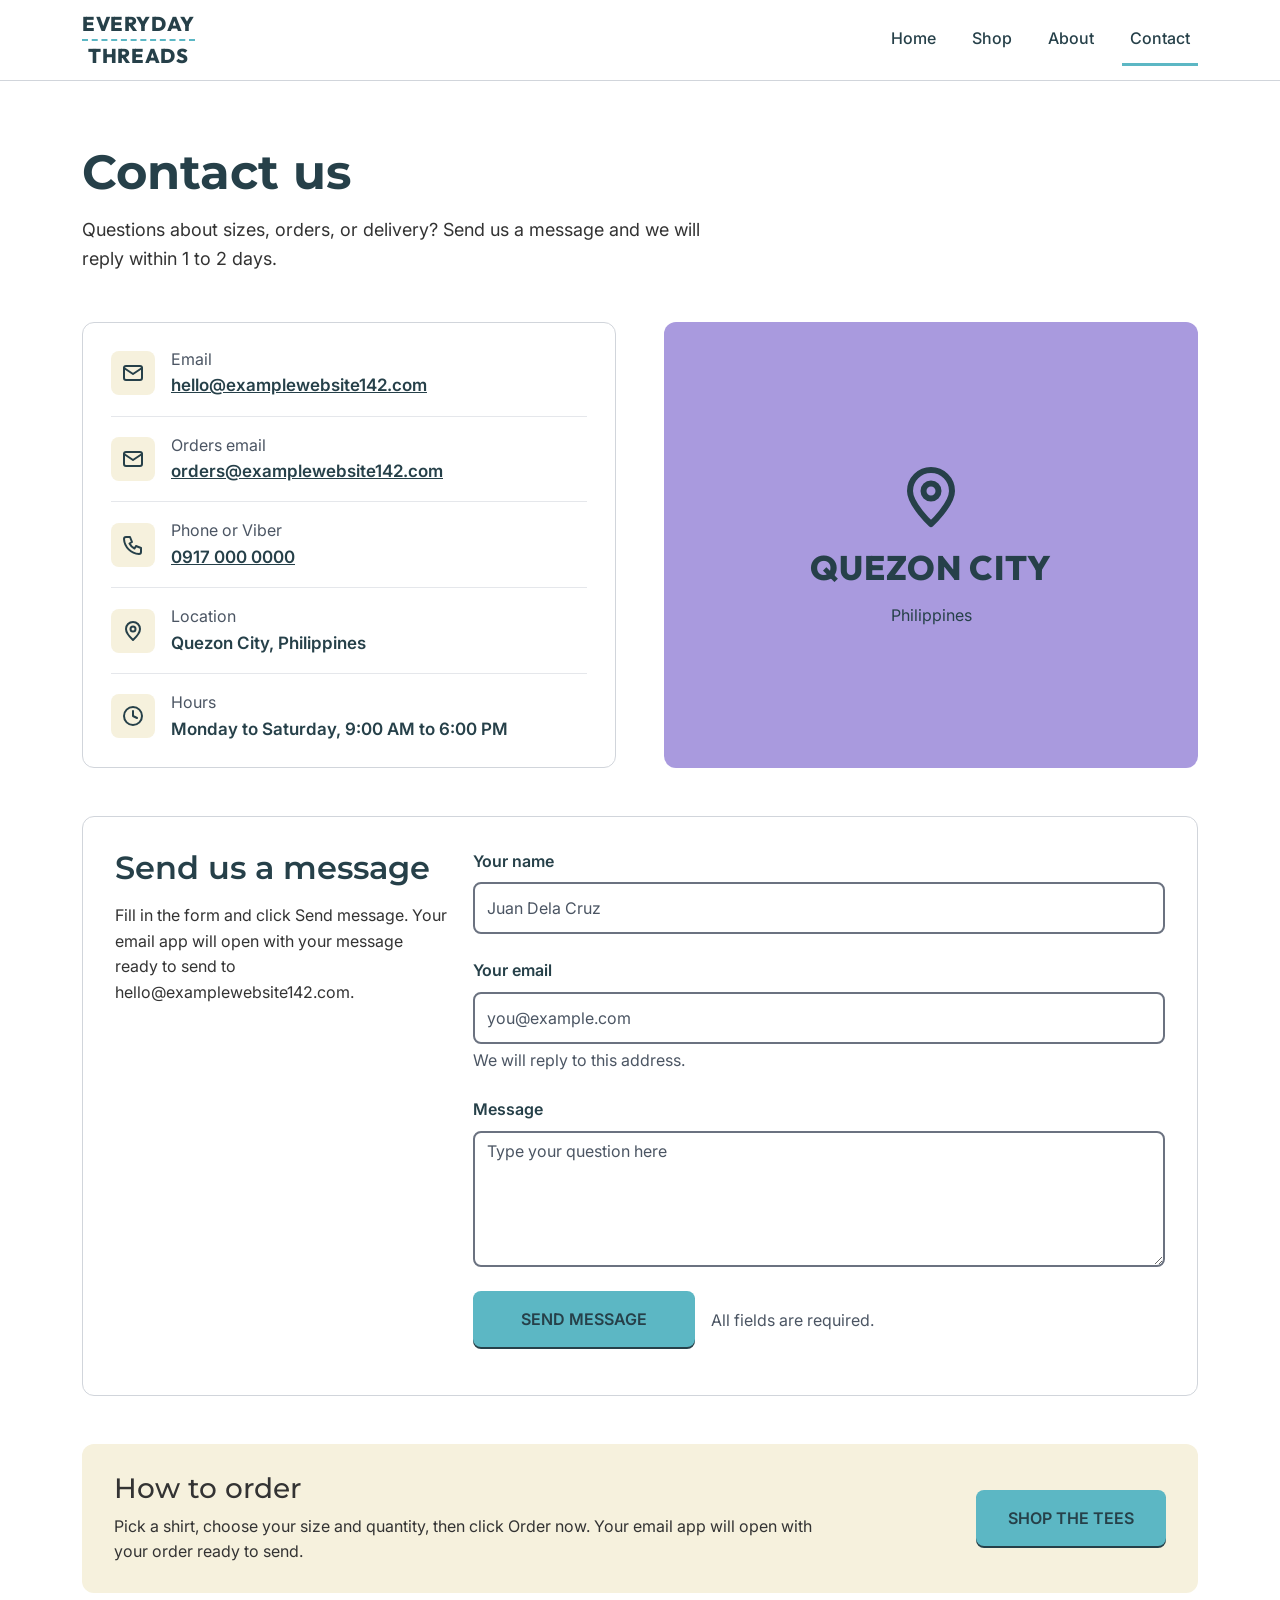
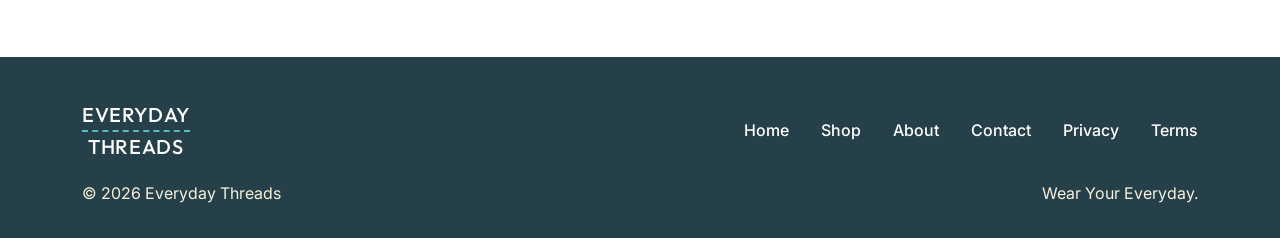
==== contact.html @ e374523e "Add Everyday Threads Bootstrap website Home, Contact, Privacy, Terms and 3 product pages. Contact fo" ====
<!DOCTYPE html>
<html lang="en">
<head>
  <meta charset="UTF-8">
  <meta name="viewport" content="width=device-width, initial-scale=1">
  <title>Contact Us | Everyday Threads</title>
  <meta name="description" content="Questions about sizes, orders, or delivery? Contact Everyday Threads. We reply within 1 to 2 days.">
  <link rel="stylesheet" href="https://cdn.jsdelivr.net/npm/bootstrap@5.3.3/dist/css/bootstrap.min.css" integrity="sha384-QWTKZyjpPEjISv5WaRU9OFeRpok6YctnYmDr5pNlyT2bRjXh0JMhjY6hW+ALEwIH" crossorigin="anonymous">
  <link rel="preconnect" href="https://fonts.googleapis.com">
  <link rel="preconnect" href="https://fonts.gstatic.com" crossorigin>
  <link rel="stylesheet" href="https://fonts.googleapis.com/css2?family=Inter:wght@400;500;600;700&amp;family=Montserrat:wght@600;700&amp;family=Outfit:wght@800&amp;display=swap">
  <link rel="stylesheet" href="css/style.css">
</head>
<body>
  <a class="skip-link" href="#main">Skip to main content</a>
  <header class="site-header">
    <nav class="navbar navbar-expand-md" aria-label="Main">
      <div class="container">
        <a class="logo" href="index.html" aria-label="Everyday Threads home page"><span>Everyday</span><span class="stitch"></span><span>Threads</span></a>
        <button class="navbar-toggler" type="button" data-bs-toggle="collapse" data-bs-target="#main-nav" aria-controls="main-nav" aria-expanded="false" aria-label="Open menu">
          <span class="navbar-toggler-icon"></span>
        </button>
        <div class="collapse navbar-collapse justify-content-end" id="main-nav">
          <ul class="navbar-nav">
          <li class="nav-item"><a class="nav-link" href="index.html">Home</a></li>
          <li class="nav-item"><a class="nav-link" href="index.html#shop">Shop</a></li>
          <li class="nav-item"><a class="nav-link" href="index.html#about">About</a></li>
          <li class="nav-item"><a class="nav-link active" aria-current="page" href="contact.html">Contact</a></li>
          </ul>
        </div>
      </div>
    </nav>
  </header>

  <main id="main">
    <section class="section pb-0" aria-labelledby="contact-title">
      <div class="container">
        <h1 id="contact-title" class="mb-3">Contact us</h1>
        <p class="intro-text mb-0">Questions about sizes, orders, or delivery? Send us a message and we will reply within 1 to 2 days.</p>
      </div>
    </section>

    <section class="section pt-5 pb-0" aria-label="Contact details">
      <div class="container">
        <div class="row g-5">
          <div class="col-lg-6">
            <div class="contact-card">
            <div class="contact-row">
              <span class="contact-icon"><svg width="24" height="24" viewBox="0 0 24 24" fill="none" stroke="#264049" stroke-width="2" stroke-linecap="round" stroke-linejoin="round" aria-hidden="true" focusable="false"><rect x="3" y="5" width="18" height="14" rx="2"/><path d="M3 7l9 6 9-6"/></svg></span>
              <div><span class="contact-label">Email</span><span class="contact-value"><a href="mailto:hello@examplewebsite142.com">hello@examplewebsite142.com</a></span></div>
            </div>
            <div class="contact-row">
              <span class="contact-icon"><svg width="24" height="24" viewBox="0 0 24 24" fill="none" stroke="#264049" stroke-width="2" stroke-linecap="round" stroke-linejoin="round" aria-hidden="true" focusable="false"><rect x="3" y="5" width="18" height="14" rx="2"/><path d="M3 7l9 6 9-6"/></svg></span>
              <div><span class="contact-label">Orders email</span><span class="contact-value"><a href="mailto:orders@examplewebsite142.com">orders@examplewebsite142.com</a></span></div>
            </div>
            <div class="contact-row">
              <span class="contact-icon"><svg width="24" height="24" viewBox="0 0 24 24" fill="none" stroke="#264049" stroke-width="2" stroke-linecap="round" stroke-linejoin="round" aria-hidden="true" focusable="false"><path d="M5 4h4l2 5-2.5 1.5a11 11 0 0 0 5 5L15 13l5 2v4a2 2 0 0 1-2 2A16 16 0 0 1 3 6a2 2 0 0 1 2-2z"/></svg></span>
              <div><span class="contact-label">Phone or Viber</span><span class="contact-value"><a href="tel:+639170000000">0917&nbsp;000&nbsp;0000</a></span></div>
            </div>
            <div class="contact-row">
              <span class="contact-icon"><svg width="24" height="24" viewBox="0 0 24 24" fill="none" stroke="#264049" stroke-width="2" stroke-linecap="round" stroke-linejoin="round" aria-hidden="true" focusable="false"><path d="M12 21s-7-6.5-7-11a7 7 0 0 1 14 0c0 4.5-7 11-7 11z"/><circle cx="12" cy="10" r="2.5"/></svg></span>
              <div><span class="contact-label">Location</span><span class="contact-value">Quezon City, Philippines</span></div>
            </div>
            <div class="contact-row">
              <span class="contact-icon"><svg width="24" height="24" viewBox="0 0 24 24" fill="none" stroke="#264049" stroke-width="2" stroke-linecap="round" stroke-linejoin="round" aria-hidden="true" focusable="false"><circle cx="12" cy="12" r="9"/><path d="M12 7v5l4 2"/></svg></span>
              <div><span class="contact-label">Hours</span><span class="contact-value">Monday to Saturday, 9:00 AM to 6:00 PM</span></div>
            </div>
            </div>
          </div>
          <div class="col-lg-6">
            <div class="location-panel" aria-hidden="true">
              <svg width="72" height="72" viewBox="0 0 24 24" fill="none" stroke="#264049" stroke-width="2" stroke-linecap="round" stroke-linejoin="round" aria-hidden="true" focusable="false"><path d="M12 21s-7-6.5-7-11a7 7 0 0 1 14 0c0 4.5-7 11-7 11z"/><circle cx="12" cy="10" r="2.5"/></svg>
              <span class="city">Quezon City</span>
              <span>Philippines</span>
            </div>
          </div>
        </div>
      </div>
    </section>

    <section class="section pt-5 pb-0" aria-labelledby="form-title">
      <div class="container">
        <div class="form-card">
          <div class="row g-4">
            <div class="col-lg-4">
              <h2 id="form-title" class="mb-3">Send us a message</h2>
              <p class="mb-0">Fill in the form and click Send message. Your email app will open with your message ready to send to hello@examplewebsite142.com.</p>
            </div>
            <div class="col-lg-8">
              <form id="contact-form" novalidate>
                <div class="mb-4">
                  <label for="contact-name" class="form-label">Your name</label>
                  <input type="text" class="form-control" id="contact-name" name="name" autocomplete="name" placeholder="Juan Dela Cruz" required aria-describedby="contact-name-error">
                  <p id="contact-name-error" class="field-error mb-0" hidden></p>
                </div>
                <div class="mb-4">
                  <label for="contact-email" class="form-label">Your email</label>
                  <input type="email" class="form-control" id="contact-email" name="email" autocomplete="email" placeholder="you@example.com" required aria-describedby="contact-email-hint contact-email-error">
                  <p id="contact-email-hint" class="form-text mb-0 mt-1">We will reply to this address.</p>
                  <p id="contact-email-error" class="field-error mb-0" hidden></p>
                </div>
                <div class="mb-4">
                  <label for="contact-message" class="form-label">Message</label>
                  <textarea class="form-control" id="contact-message" name="message" rows="5" placeholder="Type your question here" required aria-describedby="contact-message-error"></textarea>
                  <p id="contact-message-error" class="field-error mb-0" hidden></p>
                </div>
                <div class="d-flex flex-wrap align-items-center gap-3">
                  <button type="submit" class="btn btn-et px-5">Send message</button>
                  <p class="form-text mb-0">All fields are required.</p>
                </div>
                <p id="contact-status" class="form-status mt-3 mb-0" role="status" aria-live="polite"></p>
              </form>
            </div>
          </div>
        </div>
      </div>
    </section>

    <section class="section pt-5" aria-labelledby="order-help-title">
      <div class="container">
        <div class="how-to-order d-flex flex-column flex-md-row justify-content-between align-items-md-center gap-3">
          <div class="how-to-order-text">
            <h2 id="order-help-title" class="h3 mb-2">How to order</h2>
            <p class="mb-0">Pick a shirt, choose your size and quantity, then click Order now. Your email app will open with your order ready to send.</p>
          </div>
          <a class="btn btn-et" href="index.html#shop">Shop the tees</a>
        </div>
      </div>
    </section>
  </main>

  <footer class="site-footer">
    <div class="container">
      <div class="d-flex flex-column flex-md-row justify-content-between align-items-md-center gap-3">
        <a class="logo logo-light" href="index.html" aria-label="Everyday Threads home page"><span>Everyday</span><span class="stitch"></span><span>Threads</span></a>
        <nav aria-label="Footer">
          <ul class="list-unstyled d-flex flex-wrap footer-nav mb-0">
            <li><a href="index.html">Home</a></li>
            <li><a href="index.html#shop">Shop</a></li>
            <li><a href="index.html#about">About</a></li>
            <li><a href="contact.html">Contact</a></li>
            <li><a href="privacy.html">Privacy</a></li>
            <li><a href="terms.html">Terms</a></li>
          </ul>
        </nav>
      </div>
      <div class="d-flex flex-column flex-md-row justify-content-between gap-2 mt-4">
        <p class="copy mb-0">&copy; 2026 Everyday Threads</p>
        <p class="copy mb-0">Wear Your Everyday.</p>
      </div>
    </div>
  </footer>

  <script src="https://cdn.jsdelivr.net/npm/bootstrap@5.3.3/dist/js/bootstrap.bundle.min.js" integrity="sha384-YvpcrYf0tY3lHB60NNkmXc5s9fDVZLESaAA55NDzOxhy9GkcIdslK1eN7N6jIeHz" crossorigin="anonymous"></script>
  <script src="js/main.js"></script>
</body>
</html>
---- css/style.css ----
/* Everyday Threads - custom styles (loaded after Bootstrap) */

:root {
  --et-teal: #5CB7C4;
  --et-graphite: #264049;
  --et-lavender: #A99ADE;
  --et-ivory: #F6F1DD;
  --et-pale-teal: #E4F2F5;
  --et-text: #333333;
  --et-muted: #4B5563;
  --et-border: #D1D5DB;
  --et-input-border: #6B7280;
  --et-error: #B42318;
}

body {
  font-family: "Inter", system-ui, sans-serif;
  font-size: 1rem; /* 16px minimum for body text */
  line-height: 1.6;
  color: var(--et-text);
}

h1, h2, h3 {
  font-family: "Montserrat", sans-serif;
  color: var(--et-graphite);
}

h1 { font-weight: 700; font-size: clamp(2.25rem, 4vw, 3rem); line-height: 1.15; }
h2 { font-weight: 600; font-size: clamp(1.75rem, 3vw, 2rem); }
h3 { font-weight: 600; font-size: 1.375rem; }

a { color: var(--et-graphite); }

/* Skip link: hidden until it gets keyboard focus */
.skip-link {
  position: absolute;
  left: 1rem;
  top: -100px;
  z-index: 2000;
  background: var(--et-graphite);
  color: #fff;
  padding: .75rem 1rem;
  border-radius: 8px;
  font-weight: 600;
}
.skip-link:focus { top: 1rem; color: #fff; }

/* Visible focus ring on everything that can take focus */
a:focus-visible,
button:focus-visible,
input:focus-visible,
textarea:focus-visible,
.btn:focus-visible,
.navbar-toggler:focus-visible,
.site-header .nav-link:focus-visible,
.site-header .navbar-toggler:focus-visible,
.form-control:focus-visible,
.thumb:focus-visible,
.qty-group button:focus-visible,
.qty-group input:focus-visible {
  outline: 3px solid var(--et-graphite);
  outline-offset: 3px;
  box-shadow: 0 0 0 6px var(--et-teal);
}

/* White ring in the dark footer so focus stays visible */
.site-footer a:focus-visible {
  outline: 3px solid #fff;
  outline-offset: 3px;
  box-shadow: none;
}

/* ---------- Logo ---------- */
.logo {
  display: inline-flex;
  flex-direction: column;
  align-items: center;
  text-decoration: none;
  font-family: "Outfit", sans-serif;
  font-weight: 800;
  text-transform: uppercase;
  letter-spacing: .03em;
  color: var(--et-graphite);
  font-size: 1.25rem;
  line-height: 1;
}
.logo .stitch {
  width: 100%;
  border-top: 2px dashed var(--et-teal);
  margin: 5px 0;
}
.logo:hover { color: var(--et-graphite); }
.logo-light { color: #fff; }
.logo-light:hover { color: #fff; }

/* ---------- Header / navbar ---------- */
.site-header {
  background: #fff;
  border-bottom: 1px solid var(--et-border);
}
.site-header .navbar { min-height: 80px; }
.site-header .nav-link {
  color: var(--et-graphite);
  font-weight: 500;
  padding: .75rem 1rem;
  border-bottom: 3px solid transparent;
}
.site-header .nav-link:hover { color: var(--et-graphite); border-bottom-color: var(--et-border); }
.site-header .nav-link.active,
.site-header .nav-link[aria-current="page"] {
  color: var(--et-graphite);
  border-bottom-color: var(--et-teal);
}
.navbar-toggler { border: 2px solid var(--et-graphite); padding: .5rem .75rem; }

/* ---------- Buttons ---------- */
.btn-et {
  background: var(--et-teal);
  color: var(--et-graphite);
  font-weight: 600;
  text-transform: uppercase;
  padding: 1rem 2rem;
  border-radius: 8px;
  border: 0;
  box-shadow: 0 2px 0 var(--et-graphite);
  min-height: 48px;
}
.btn-et:hover, .btn-et:focus { background: #4aa6b4; color: var(--et-graphite); }

.btn-et-outline {
  background: transparent;
  color: var(--et-graphite);
  font-weight: 600;
  text-transform: uppercase;
  padding: .875rem 1.875rem;
  border-radius: 8px;
  border: 2px solid var(--et-graphite);
  min-height: 48px;
}
.btn-et-outline:hover, .btn-et-outline:focus { background: var(--et-graphite); color: #fff; }

/* ---------- Sections ---------- */
.section { padding: 4rem 0; }
.bg-ivory { background: var(--et-ivory); }
.bg-pale-teal { background: var(--et-pale-teal); }
.intro-text { font-size: 1.125rem; max-width: 640px; }
.product-desc { font-size: 1.125rem; }
.about-text { font-size: 1.125rem; max-width: 560px; }
.how-to-order-text { max-width: 700px; }
.lead-text { font-size: 1.25rem; line-height: 1.5; max-width: 520px; }

.img-panel {
  background: var(--et-ivory);
  border-radius: 12px;
  overflow: hidden;
}
.img-panel img { width: 100%; height: 100%; object-fit: contain; }

.hero-panel {
  background: var(--et-ivory);
  border-radius: 16px;
  padding: 2rem 1rem;
}
.hero-panel img { width: 33.333%; height: auto; }

/* Product cards */
.product-card {
  background: #fff;
  border: 1px solid var(--et-border);
  border-radius: 12px;
  padding: 1.25rem;
  height: 100%;
}
.product-card .img-panel { aspect-ratio: 6 / 5; }
.price { font-weight: 700; color: var(--et-graphite); }

.about-panel {
  background: var(--et-lavender);
  border-radius: 12px;
  min-height: 320px;
  display: flex;
  align-items: center;
  justify-content: center;
  text-align: center;
  font-family: "Outfit", sans-serif;
  font-weight: 800;
  text-transform: uppercase;
  color: var(--et-graphite);
  font-size: clamp(2.5rem, 5vw, 4rem);
  line-height: 1.05;
  letter-spacing: .03em;
}

/* ---------- Product page ---------- */
.back-link {
  display: inline-flex;
  gap: .5rem;
  align-items: center;
  font-weight: 600;
  text-decoration: none;
  padding: .5rem 0;
}
.back-link:hover { text-decoration: underline; }

.main-photo { aspect-ratio: 1 / 1; }

.thumb {
  width: 90px;
  height: 90px;
  padding: 0;
  border: 2px solid var(--et-border);
  border-radius: 12px;
  background: var(--et-ivory);
  overflow: hidden;
}
.thumb img { width: 100%; height: 100%; object-fit: cover; }
.thumb[aria-pressed="true"] { border: 3px solid var(--et-teal); }
.thumb-soon {
  width: 90px;
  height: 90px;
  border: 2px solid var(--et-border);
  border-radius: 12px;
  display: flex;
  align-items: center;
  justify-content: center;
  text-align: center;
  font-size: .8125rem;
  font-weight: 600;
  color: var(--et-graphite);
  background: #fff;
}

/* Size picker: real radio buttons, styled as boxes */
.size-option input {
  position: absolute;
  opacity: 0;
  width: 1px;
  height: 1px;
}
.size-option label {
  min-width: 56px;
  min-height: 48px;
  display: inline-flex;
  align-items: center;
  justify-content: center;
  border: 2px solid var(--et-input-border);
  border-radius: 8px;
  font-weight: 600;
  color: var(--et-graphite);
  background: #fff;
  cursor: pointer;
}
.size-option input:checked + label {
  background: var(--et-graphite);
  border-color: var(--et-graphite);
  color: #fff;
}
.size-option input:focus-visible + label {
  outline: 3px solid var(--et-graphite);
  outline-offset: 3px;
  box-shadow: 0 0 0 6px var(--et-teal);
}

.qty-group { display: inline-flex; align-items: stretch; }
.qty-group button {
  width: 48px;
  height: 48px;
  border: 2px solid var(--et-input-border);
  background: #fff;
  color: var(--et-graphite);
  font-size: 1.25rem;
  line-height: 1;
}
.qty-group button:first-child { border-radius: 8px 0 0 8px; }
.qty-group button:last-child { border-radius: 0 8px 8px 0; }
.qty-group input {
  width: 72px;
  height: 48px;
  border: 2px solid var(--et-input-border);
  border-left: 0;
  border-right: 0;
  text-align: center;
  font-weight: 600;
  font-size: 1.125rem;
  color: var(--et-graphite);
}

.email-preview {
  background: #fff;
  border: 2px solid var(--et-input-border);
  border-radius: 8px;
  padding: 1.25rem;
}
.email-preview p { margin-bottom: .5rem; }

/* ---------- Forms ---------- */
.form-label { font-weight: 600; color: var(--et-graphite); }
.form-control {
  border: 2px solid var(--et-input-border);
  border-radius: 8px;
  min-height: 52px;
  font-size: 1rem;
}
.form-control::placeholder { color: var(--et-muted); }
.form-text { color: var(--et-muted); font-size: 1rem; }
.form-control[aria-invalid="true"] { border-color: var(--et-error); }
.field-error { color: var(--et-error); font-weight: 600; margin-top: .375rem; }
.form-status { font-weight: 600; color: var(--et-graphite); }

.contact-card {
  border: 1px solid var(--et-border);
  border-radius: 12px;
  padding: .5rem 1.75rem;
}
.contact-row {
  display: flex;
  align-items: center;
  gap: 1rem;
  padding: 1rem 0;
  border-bottom: 1px solid #E5E7EB;
}
.contact-row:last-child { border-bottom: 0; }
.contact-icon {
  width: 44px;
  height: 44px;
  flex-shrink: 0;
  border-radius: 8px;
  background: var(--et-ivory);
  display: inline-flex;
  align-items: center;
  justify-content: center;
}
.contact-label { color: var(--et-muted); display: block; }
.contact-value { color: var(--et-graphite); font-weight: 600; font-size: 1.0625rem; }
.contact-value a { word-break: break-word; }

.location-panel {
  background: var(--et-lavender);
  border-radius: 12px;
  min-height: 320px;
  height: 100%;
  display: flex;
  flex-direction: column;
  align-items: center;
  justify-content: center;
  gap: .5rem;
  color: var(--et-graphite);
}
.location-panel .city {
  font-family: "Outfit", sans-serif;
  font-weight: 800;
  text-transform: uppercase;
  font-size: 2.125rem;
  letter-spacing: .03em;
}

.form-card {
  border: 1px solid var(--et-border);
  border-radius: 12px;
  padding: 2rem;
}

.how-to-order {
  background: var(--et-ivory);
  border-radius: 12px;
  padding: 1.75rem 2rem;
}

/* ---------- Privacy / terms ---------- */
.policy-body { max-width: 700px; }
.policy-body p { font-size: 1.0625rem; line-height: 1.6; }
.policy-toc a {
  display: block;
  padding: .5rem 0;
  font-weight: 500;
  text-decoration: none;
}
.policy-toc a:hover { text-decoration: underline; }
.policy-body section { scroll-margin-top: 1.5rem; }

/* ---------- Footer ---------- */
.site-footer {
  background: var(--et-graphite);
  color: #fff;
  padding: 3rem 0 2rem;
}
.site-footer a { color: #fff; text-decoration: none; font-weight: 500; padding: .5rem 0; display: inline-block; }
.site-footer a:hover { text-decoration: underline; }
.site-footer .logo { display: inline-flex; padding: 0; align-self: flex-start; }
.site-footer .logo:hover { text-decoration: none; }

@media (min-width: 768px) {
  .site-header .navbar-nav { gap: 1.25rem; }
}
.site-footer .copy { color: var(--et-ivory); }
.footer-nav { gap: .25rem 2rem; }
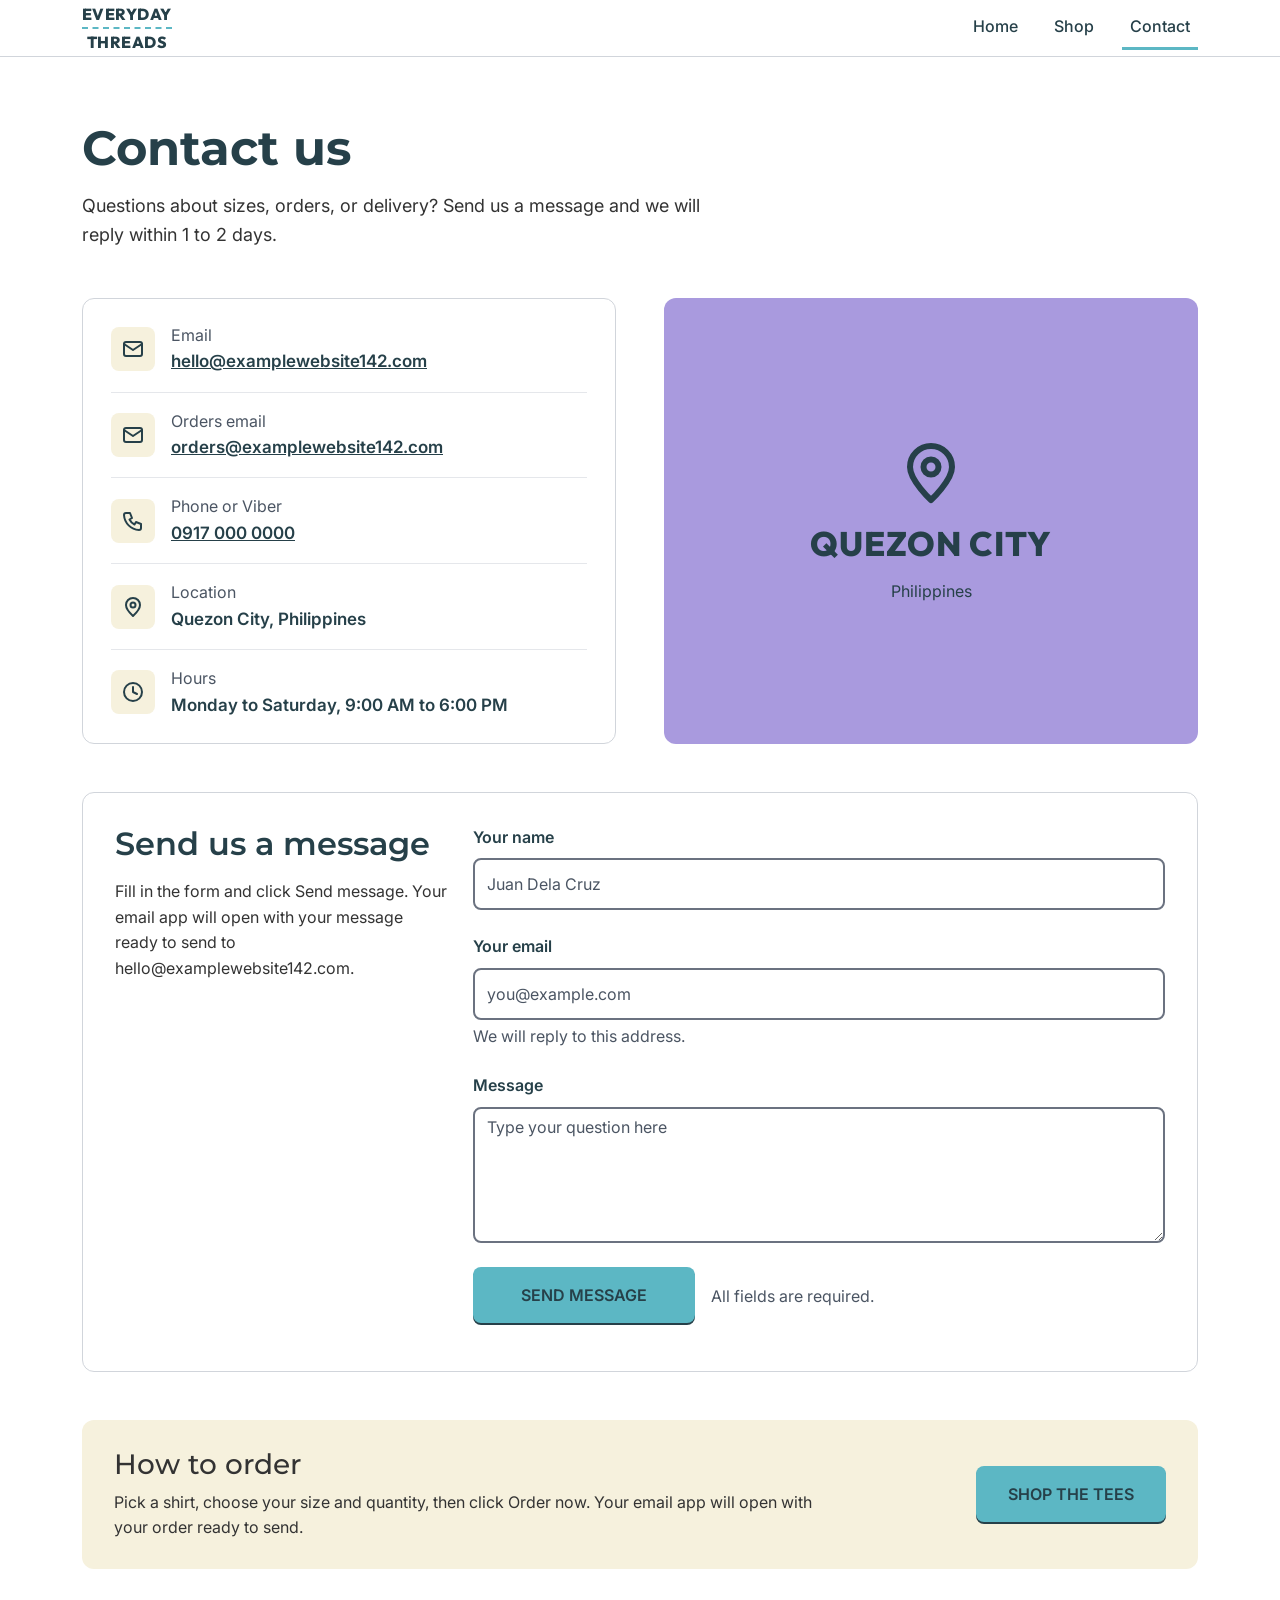
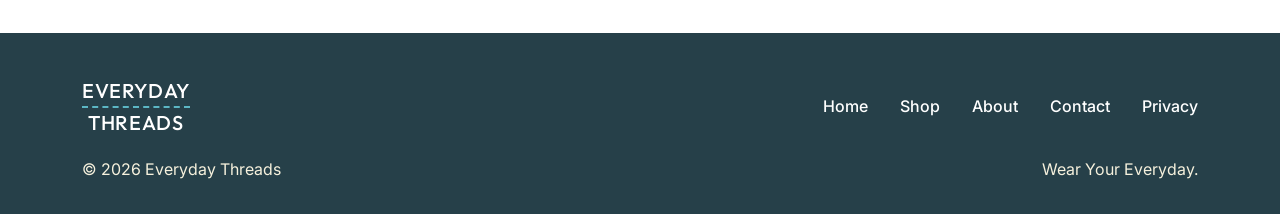
==== commit 039b15b8: "Restore latest updates" ====
--- a/contact.html
+++ b/contact.html
@@ -24,7 +24,6 @@
           <ul class="navbar-nav">
           <li class="nav-item"><a class="nav-link" href="index.html">Home</a></li>
           <li class="nav-item"><a class="nav-link" href="index.html#shop">Shop</a></li>
-          <li class="nav-item"><a class="nav-link" href="index.html#about">About</a></li>
           <li class="nav-item"><a class="nav-link active" aria-current="page" href="contact.html">Contact</a></li>
           </ul>
         </div>
@@ -140,7 +139,6 @@
             <li><a href="index.html#about">About</a></li>
             <li><a href="contact.html">Contact</a></li>
             <li><a href="privacy.html">Privacy</a></li>
-            <li><a href="terms.html">Terms</a></li>
           </ul>
         </nav>
       </div>
--- a/css/style.css
+++ b/css/style.css
@@ -97,21 +97,27 @@
 .site-header {
   background: #fff;
   border-bottom: 1px solid var(--et-border);
-}
-.site-header .navbar { min-height: 80px; }
+  position: sticky;
+  top: 0;
+  z-index: 1030;
+}
+.site-header .navbar { min-height: 56px; padding-top: .25rem; padding-bottom: .25rem; }
+.site-header .logo { font-size: 1rem; }
 .site-header .nav-link {
   color: var(--et-graphite);
   font-weight: 500;
-  padding: .75rem 1rem;
+  padding: .5rem .75rem;
   border-bottom: 3px solid transparent;
 }
+/* Keep anchor targets from hiding under the fixed header */
+html { scroll-padding-top: 72px; }
 .site-header .nav-link:hover { color: var(--et-graphite); border-bottom-color: var(--et-border); }
 .site-header .nav-link.active,
 .site-header .nav-link[aria-current="page"] {
   color: var(--et-graphite);
   border-bottom-color: var(--et-teal);
 }
-.navbar-toggler { border: 2px solid var(--et-graphite); padding: .5rem .75rem; }
+.navbar-toggler { border: 2px solid var(--et-graphite); padding: .375rem .625rem; }
 
 /* ---------- Buttons ---------- */
 .btn-et {
@@ -394,3 +400,13 @@
 }
 .site-footer .copy { color: var(--et-ivory); }
 .footer-nav { gap: .25rem 2rem; }
+
+/* Previous / Next on product pages */
+.tee-pager { display: flex; gap: .75rem; }
+.pager-link {
+  display: inline-flex; align-items: center; gap: .5rem;
+  min-height: 44px; padding: .5rem 1rem;
+  border: 2px solid var(--et-graphite); border-radius: 8px;
+  font-weight: 600; text-decoration: none; color: var(--et-graphite);
+}
+.pager-link:hover { background: var(--et-graphite); color: #fff; }
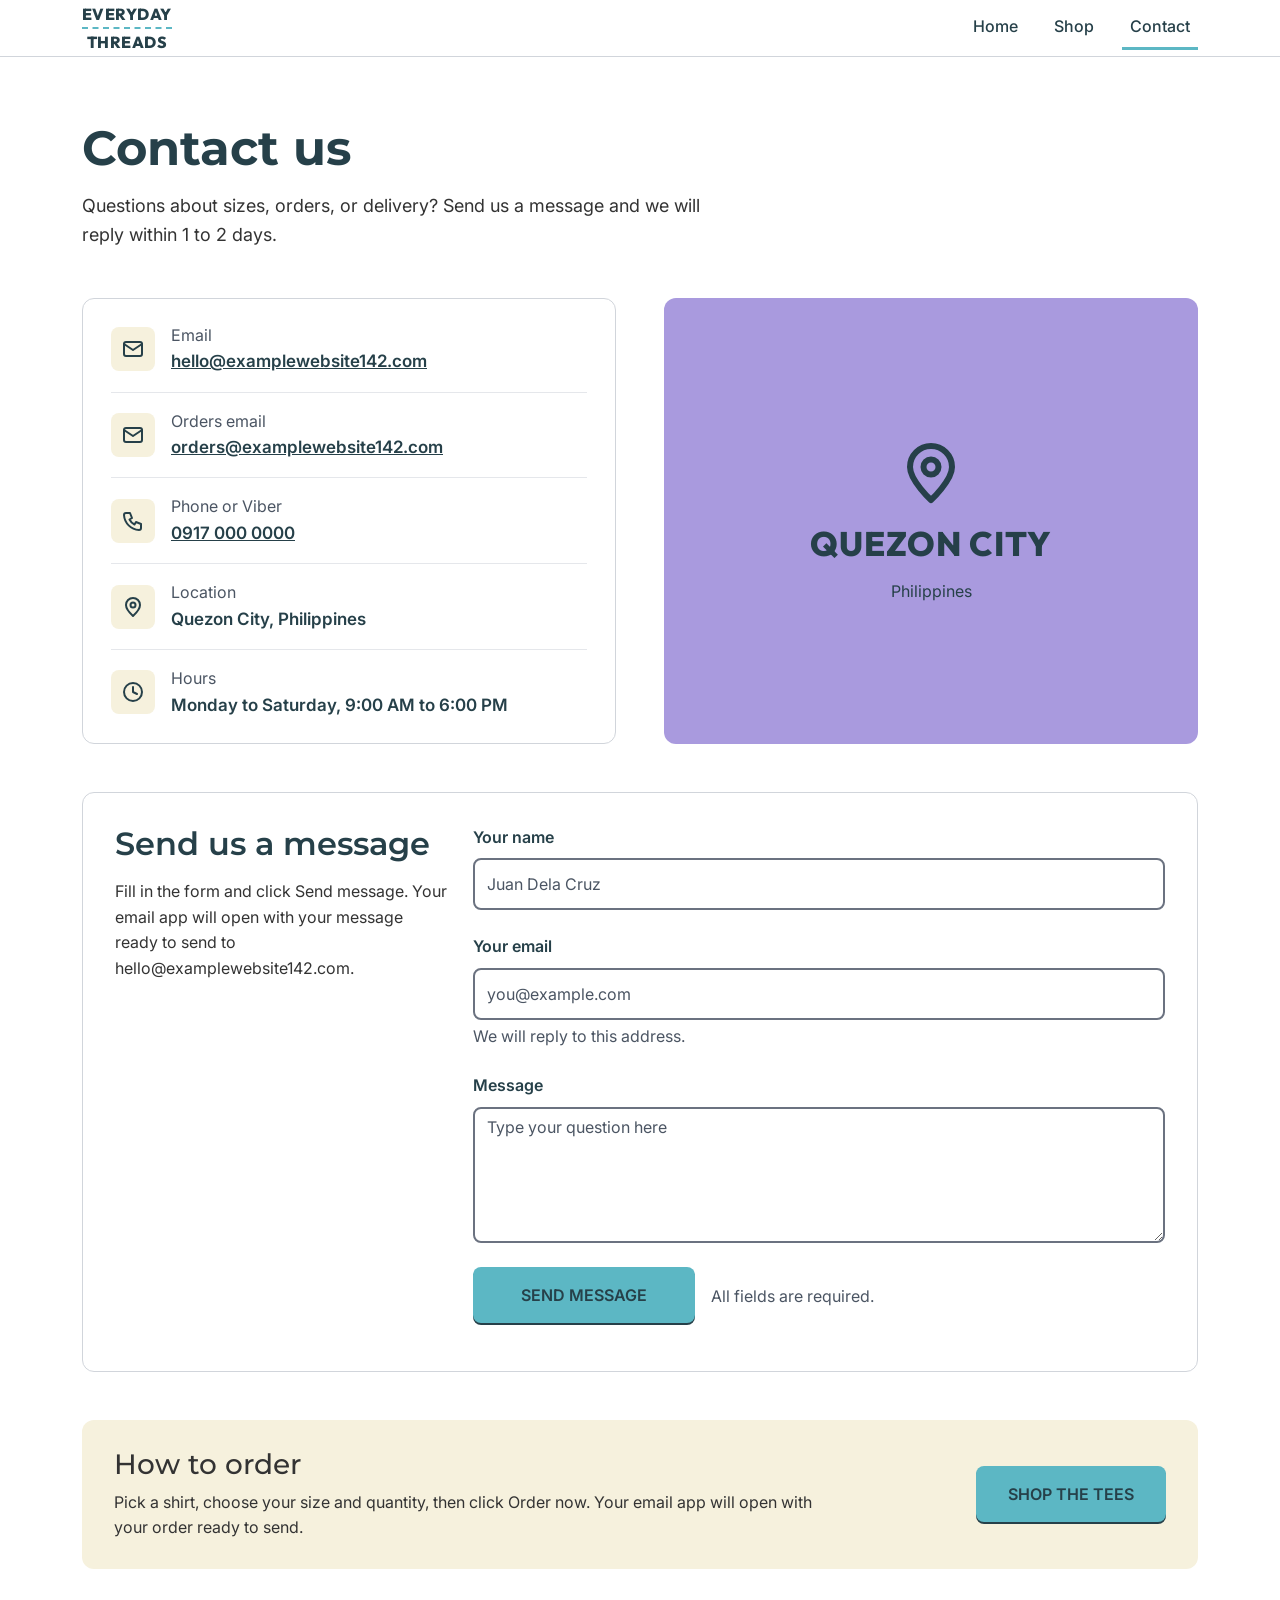
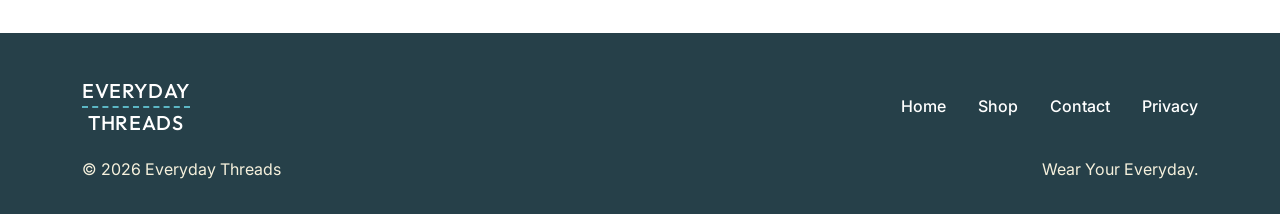
==== commit b107f23e: "Remove About from footer" ====
--- a/contact.html
+++ b/contact.html
@@ -136,7 +136,6 @@
           <ul class="list-unstyled d-flex flex-wrap footer-nav mb-0">
             <li><a href="index.html">Home</a></li>
             <li><a href="index.html#shop">Shop</a></li>
-            <li><a href="index.html#about">About</a></li>
             <li><a href="contact.html">Contact</a></li>
             <li><a href="privacy.html">Privacy</a></li>
           </ul>
